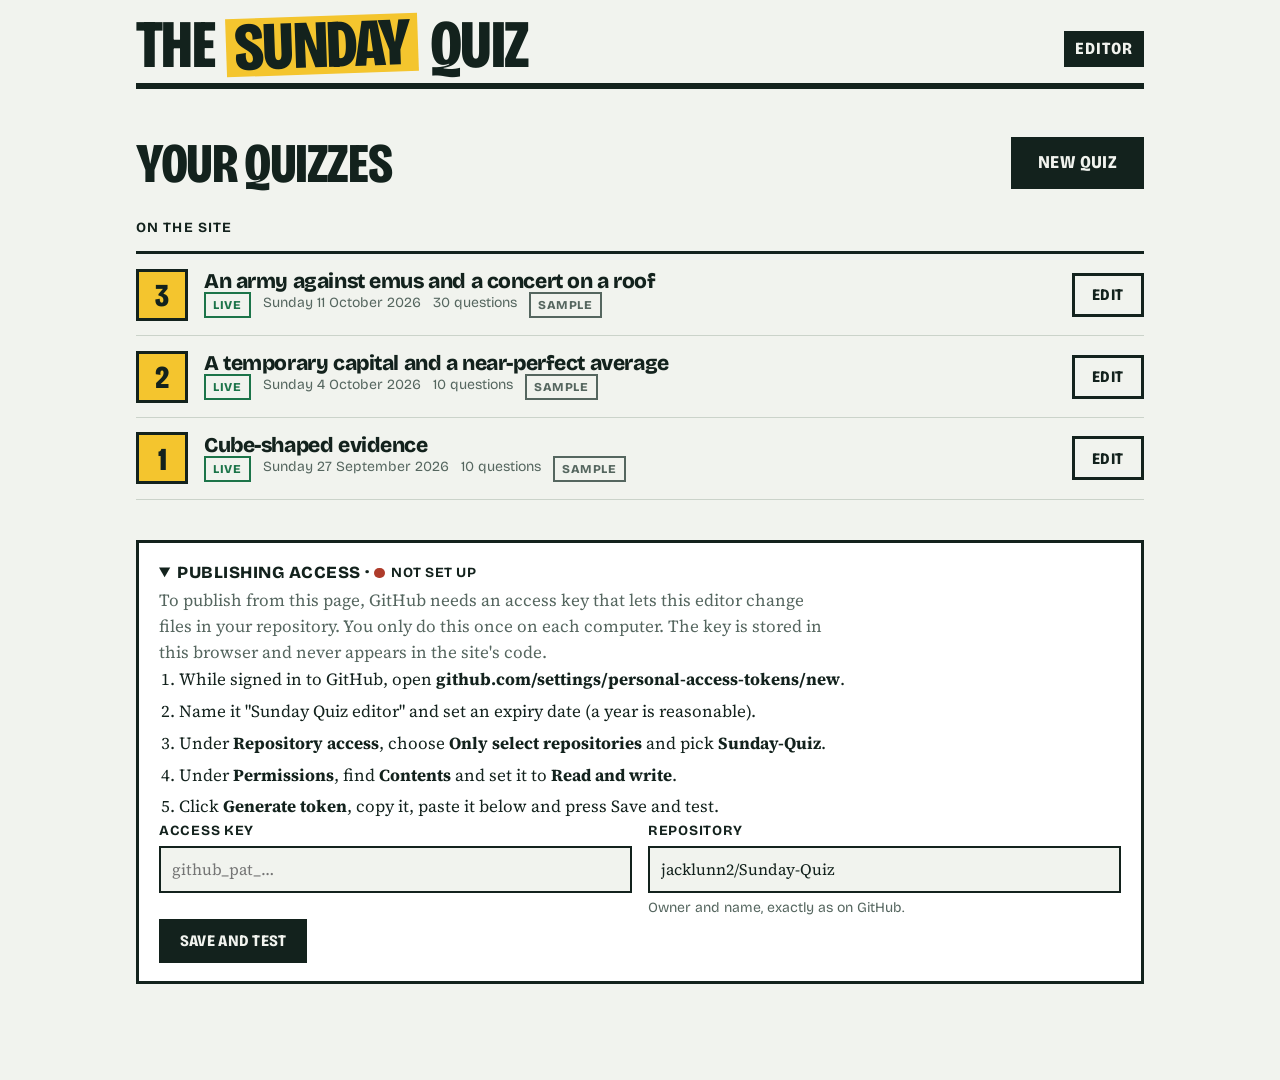
==== admin.html @ ce85bc92 "Add quiz editor with drafts, preview and one-click publishing The editor at /admin.html writes the q" ====
<!doctype html>
<html lang="en-AU">
<head>
<meta charset="utf-8">
<meta name="viewport" content="width=device-width, initial-scale=1, viewport-fit=cover">
<meta name="robots" content="noindex, nofollow">
<title>Quiz Editor</title>
<link rel="icon" href="data:image/svg+xml,%3Csvg xmlns=%27http://www.w3.org/2000/svg%27 viewBox=%270 0 32 32%27%3E%3Crect width=%2732%27 height=%2732%27 rx=%274%27 fill=%27%2313221d%27/%3E%3Ctext x=%2716%27 y=%2724%27 font-family=%27Arial,sans-serif%27 font-weight=%27800%27 font-size=%2722%27 text-anchor=%27middle%27 fill=%27%23f4c52e%27%3EE%3C/text%3E%3C/svg%3E">
<link rel="preconnect" href="https://fonts.googleapis.com">
<link rel="preconnect" href="https://fonts.gstatic.com" crossorigin>
<link rel="stylesheet" href="https://fonts.googleapis.com/css2?family=Bricolage+Grotesque:opsz,wdth,wght@12..96,75..100,400..800&family=Source+Serif+4:ital,opsz,wght@0,8..60,400..600;1,8..60,400&display=swap">
<link rel="stylesheet" href="css/styles.css">
<link rel="stylesheet" href="css/admin.css">
</head>
<body>
<div class="page">
  <header class="masthead">
    <a class="wordmark shout" href="./" aria-label="The Sunday Quiz, public site">The <span>Sunday</span> Quiz</a>
    <p class="ed-badge">Editor</p>
  </header>
  <main id="main" tabindex="-1">
    <div id="admin"><p class="loading">Loading the editor…</p></div>
  </main>
</div>
<noscript><p style="padding:16px">The editor needs JavaScript to run.</p></noscript>
<script src="js/admin.js" defer></script>
</body>
</html>
---- css/styles.css ----
/* Layout: a trivia-night poster. Heavy condensed capitals, three solid colour
   blocks (one per round of ten), rotated stamps and thick ink rules. Questions
   and explanations stay in a calm serif so the loud parts frame the reading. */
:root {
  --paper: #f1f3ee;
  --surface: #ffffff;
  --ink: #13221d;
  --muted: #55665f;
  --line: #cbd3ca;
  --c1: #f4c52e;            /* wattle: round one, lead quiz, score */
  --c2: #ff7f5c;            /* coral: round two, stamps */
  --c3: #86cdea;            /* pool blue: round three */
  --on-block: #13221d;      /* text on any colour block, both themes */
  --slab: #13221d;          /* dark band */
  --on-slab: #f1f3ee;
  --good: #1c7449;
  --good-bg: #dcefe3;
  --bad: #ae3b2a;
  --bad-bg: #f6e1dc;

  --display: "Bricolage Grotesque", "Arial Narrow", "Helvetica Neue", Arial, sans-serif;
  --text: "Source Serif 4", Georgia, "Times New Roman", serif;

  --step--1: 0.875rem;
  --step-0: 1.0625rem;
  --step-1: 1.3125rem;
  --step-2: clamp(1.6rem, 1.2rem + 1.8vw, 2.25rem);
  --step-3: clamp(2.4rem, 1.4rem + 5vw, 5rem);
  --rule: 3px;
  --gutter: clamp(16px, 4vw, 40px);
}
@media (prefers-color-scheme: dark) {
  :root:not([data-theme="light"]) {
    --paper: #0e1714; --surface: #17241f; --ink: #e9eee8; --muted: #9dada5; --line: #2d3e37;
    --c1: #f4c52e; --c2: #ff7f5c; --c3: #86cdea; --on-block: #13221d;
    --slab: #1b2b25; --on-slab: #e9eee8;
    --good: #62c693; --good-bg: #173427; --bad: #f08a76; --bad-bg: #3b1f1a;
    color-scheme: dark;
  }
}
:root[data-theme="dark"] {
  --paper: #0e1714; --surface: #17241f; --ink: #e9eee8; --muted: #9dada5; --line: #2d3e37;
  --c1: #f4c52e; --c2: #ff7f5c; --c3: #86cdea; --on-block: #13221d;
  --slab: #1b2b25; --on-slab: #e9eee8;
  --good: #62c693; --good-bg: #173427; --bad: #f08a76; --bad-bg: #3b1f1a;
  color-scheme: dark;
}

*, *::before, *::after { box-sizing: border-box; }
html { font-size: 100%; -webkit-text-size-adjust: 100%; }
body {
  margin: 0;
  background: var(--paper);
  color: var(--ink);
  font-family: var(--text);
  font-size: var(--step-0);
  line-height: 1.55;
}
h1, h2, h3, p, ol, ul { margin: 0; }
ol, ul { padding: 0; list-style: none; }
a { color: inherit; text-underline-offset: 0.18em; text-decoration-thickness: 2px; }
h1, h2, h3 { font-family: var(--display); line-height: 1; letter-spacing: -0.02em; text-wrap: balance; }
:focus-visible { outline: 3px solid var(--ink); outline-offset: 3px; }
main:focus, [tabindex="-1"]:focus { outline: none; }
.sr { position: absolute; width: 1px; height: 1px; overflow: hidden; clip-path: inset(50%); white-space: nowrap; }

/* The loud voice: condensed heavy capitals */
.shout {
  font-family: var(--display);
  font-weight: 800;
  font-stretch: 75%;
  text-transform: uppercase;
  letter-spacing: -0.025em;
  line-height: 0.92;
  overflow-wrap: anywhere;
}

.page {
  max-width: 68rem;
  margin-inline: auto;
  padding-inline: var(--gutter);
  padding-block: 0;
  display: flex;
  flex-direction: column;
  gap: clamp(1.75rem, 4vw, 3rem);
  min-height: 100%;
  overflow-x: clip;
}
.skip { position: absolute; left: -999px; top: 0; background: var(--ink); color: var(--paper); padding: 0.5rem 1rem; z-index: 10; }
.skip:focus { left: 16px; top: 8px; }

/* Colour blocks */
.c0 { --b: var(--c1); }
.c1 { --b: var(--c2); }
.c2 { --b: var(--c3); }
.blk { background: var(--b); color: var(--on-block); border: var(--rule) solid var(--on-block); }
.blk :focus-visible { outline-color: var(--on-block); }
.slab { background: var(--slab); color: var(--on-slab); }
.slab :focus-visible { outline-color: var(--on-slab); }

/* Shared small parts */
.eyebrow, .tag, .mast-nav a, .btn, .meta, .row-status, .footer { font-family: var(--display); }
.eyebrow { font-size: var(--step--1); font-weight: 700; letter-spacing: 0.08em; text-transform: uppercase; }
.tag {
  display: inline-block; font-family: var(--display); font-size: 0.75rem; font-weight: 700; letter-spacing: 0.06em;
  text-transform: uppercase; border: 2px solid currentColor; padding: 0.05rem 0.4rem; white-space: nowrap;
}
.btn {
  display: inline-flex; align-items: center; justify-content: center; gap: 0.5rem;
  min-height: 3.25rem; padding: 0.6rem 1.5rem;
  font-size: 1.125rem; font-weight: 800; font-stretch: 85%; letter-spacing: 0.02em; text-transform: uppercase; line-height: 1.1;
  text-decoration: none; border: var(--rule) solid var(--ink);
  background: var(--ink); color: var(--paper); cursor: pointer;
}
.btn:hover { background: var(--c1); color: var(--on-block); border-color: var(--on-block); }
.btn-quiet { background: transparent; color: var(--ink); }
.btn-small { min-height: 2.75rem; padding: 0.4rem 1.1rem; font-size: 1rem; }
.blk .btn { border-color: var(--on-block); background: var(--on-block); color: var(--b); }
.blk .btn:hover, .blk .btn-quiet { background: transparent; color: var(--on-block); }
.blk .btn-quiet:hover { background: var(--on-block); color: var(--b); }
.slab .btn { background: var(--c1); color: var(--on-block); border-color: var(--c1); }
.slab .btn:hover { background: var(--on-slab); border-color: var(--on-slab); }
.actions { display: flex; flex-wrap: wrap; gap: 0.75rem; align-items: center; }
.loading, .empty { color: var(--muted); padding-block: 3rem; }
.stamp {
  font-family: var(--display); font-weight: 800; font-stretch: 75%; text-transform: uppercase; text-align: center;
  font-size: 1.15rem; line-height: 0.95; letter-spacing: 0;
  width: 6.25rem; height: 6.25rem; border-radius: 50%; display: grid; place-items: center;
  background: var(--c2); color: var(--on-block); border: var(--rule) solid var(--on-block);
  transform: rotate(-11deg);
}

/* Masthead */
.masthead {
  display: flex; flex-wrap: wrap; align-items: flex-end; justify-content: space-between; gap: 0.25rem 1.5rem;
  padding-block: 1rem 0.6rem; border-bottom: 6px solid var(--ink);
}
.wordmark { font-size: clamp(2rem, 7.5vw, 4.25rem); text-decoration: none; line-height: 0.85; }
.wordmark span { background: var(--c1); color: var(--on-block); padding: 0 0.12em; margin-inline: 0.04em; display: inline-block; transform: rotate(-2deg); }
.mast-nav { display: flex; gap: 1.25rem; }
.mast-nav a { font-weight: 800; font-stretch: 85%; text-transform: uppercase; letter-spacing: 0.03em; text-decoration: none; padding: 0.35rem 0; border-bottom: 4px solid transparent; }
.mast-nav a:hover, .mast-nav a[aria-current="page"] { border-bottom-color: var(--c2); }

/* Home */
.view { display: flex; flex-direction: column; gap: clamp(2rem, 5vw, 3.5rem); }
.lead {
  position: relative;
  padding: clamp(1.5rem, 5vw, 3.25rem);
  display: grid; grid-template-columns: minmax(0, 1fr) auto; gap: 1.5rem clamp(1rem, 4vw, 3rem); align-items: end;
  margin-top: 1.25rem;
}
.lead .stamp { position: absolute; top: -1.6rem; right: clamp(0.75rem, 4vw, 2.5rem); }
.lead-body { display: flex; flex-direction: column; gap: 1.25rem; align-items: flex-start; min-width: 0; }
.lead h1 { font-size: var(--step-3); max-width: 11em; }
.lead-blurb { font-size: var(--step-1); line-height: 1.4; max-width: 30em; }
.meta { font-size: var(--step--1); font-weight: 700; display: flex; flex-wrap: wrap; gap: 0.25rem 1rem; align-items: center; }
.issue { font-size: clamp(8rem, 30vw, 21rem); line-height: 0.72; letter-spacing: -0.06em; display: flex; align-items: flex-start; font-variant-numeric: lining-nums; margin-bottom: -0.04em; }
.issue small { font-size: 0.15em; letter-spacing: 0; line-height: 1; margin-right: 0.3em; padding-top: 0.3em; }

.ticker { overflow: hidden; border-block: var(--rule) solid var(--ink); padding-block: 0.55rem; }
.ticker-track { display: flex; width: max-content; }
.ticker-track span { font-family: var(--display); font-weight: 800; font-stretch: 75%; text-transform: uppercase; font-size: var(--step-1); white-space: nowrap; }
.ticker-track i { font-style: normal; color: var(--c2); padding-inline: 0.5em; }

.section-head { display: flex; flex-wrap: wrap; justify-content: space-between; align-items: flex-end; gap: 0.5rem 1rem; margin-bottom: 1rem; }
.section-head h2, .page-title { font-size: clamp(2rem, 1.2rem + 3.5vw, 3.5rem); }
.section-head a { font-family: var(--display); font-weight: 700; }
.page-intro { color: var(--muted); max-width: 34em; margin-top: 0.75rem; }

.teasers { display: grid; grid-template-columns: repeat(auto-fit, minmax(min(15rem, 100%), 1fr)); gap: 1rem; }
.teaser { display: flex; flex-direction: column; gap: 0.6rem; padding: 1.1rem 1.25rem 1.4rem; text-decoration: none; min-width: 0; }
.teaser:nth-child(2) { transform: rotate(0.8deg); }
.teaser:nth-child(3) { transform: rotate(-0.6deg); }
.teaser:hover { transform: rotate(0deg) translateY(-3px); }
.teaser-num { font-size: 4.5rem; line-height: 0.8; display: flex; justify-content: space-between; align-items: flex-start; }
.teaser-num small { font-size: 1.5rem; }
.teaser-q { font-size: var(--step-1); line-height: 1.3; font-weight: 500; }

.steps { padding: clamp(1.5rem, 5vw, 3rem); display: flex; flex-direction: column; gap: 1.5rem; }
.steps h2 { font-size: clamp(2rem, 1.2rem + 3.5vw, 3.5rem); }
.steps ol { display: grid; grid-template-columns: repeat(auto-fit, minmax(min(14rem, 100%), 1fr)); gap: 1.5rem clamp(1.5rem, 4vw, 3rem); }
.steps li { display: grid; grid-template-columns: auto minmax(0, 1fr); gap: 0.25rem 1rem; align-items: start; }
.step-num { grid-row: span 2; font-size: 4.5rem; line-height: 0.8; color: var(--c1); }
.steps li:nth-child(2) .step-num { color: var(--c2); }
.steps li:nth-child(3) .step-num { color: var(--c3); }
.steps h3 { font-size: var(--step-1); font-weight: 800; padding-top: 0.2rem; }
.steps li p { opacity: 0.85; }

/* Quiz rows (home + archive) */
.rows { border-top: var(--rule) solid var(--ink); }
.row { display: grid; grid-template-columns: 4.25rem minmax(0, 1fr) auto; gap: 0.25rem 1.25rem; align-items: start; padding-block: 1.1rem; border-bottom: var(--rule) solid var(--ink); text-decoration: none; }
.row-num { width: 4.25rem; height: 4.25rem; display: grid; place-items: center; font-size: 2.75rem; line-height: 1; padding-top: 0.08em; }
.row-main { display: flex; flex-direction: column; gap: 0.3rem; min-width: 0; }
.row-main h3 { font-size: clamp(1.5rem, 1.1rem + 1.6vw, 2.1rem); }
.row:hover h3 { text-decoration: underline; text-decoration-thickness: 4px; text-decoration-color: var(--c2); text-underline-offset: 0.15em; }
.row-main p { color: var(--muted); }
.row-date { font-family: var(--display); font-size: var(--step--1); font-weight: 600; color: var(--muted); display: flex; flex-wrap: wrap; gap: 0.25rem 0.75rem; align-items: center; }
.row-status { font-size: var(--step--1); font-weight: 800; text-transform: uppercase; letter-spacing: 0.04em; text-align: right; white-space: nowrap; padding-top: 0.3rem; font-variant-numeric: tabular-nums; }
.row-status.is-new { color: var(--muted); }

/* Quiz */
.narrow { max-width: 44rem; width: 100%; display: flex; flex-direction: column; gap: 2rem; }
.quiz-head { display: flex; flex-direction: column; gap: 0.75rem; }
.quiz-head .eyebrow { color: var(--muted); }
.quiz-head h1 { font-size: var(--step-3); }
.quiz-head p { color: var(--muted); }
.round { display: flex; flex-direction: column; }
.round-head { display: flex; flex-wrap: wrap; align-items: flex-end; justify-content: space-between; gap: 0.25rem 1rem; padding: 0.9rem 1.1rem 0.7rem; }
.round-head h2 { font-size: clamp(2.5rem, 1.5rem + 5vw, 4.25rem); }
.round-head p { font-family: var(--display); font-weight: 700; text-transform: uppercase; letter-spacing: 0.06em; font-size: var(--step--1); }
.item { display: grid; grid-template-columns: 3.5rem minmax(0, 1fr); gap: 0.5rem 1rem; padding-block: 1.5rem; border-bottom: var(--rule) solid var(--ink); scroll-margin-top: 1rem; }
.round:not(.has-head) { border-top: var(--rule) solid var(--ink); }
.item-num { width: 3.5rem; height: 3.5rem; display: grid; place-items: center; font-size: 2.25rem; line-height: 1; padding-top: 0.08em; background: var(--b); color: var(--on-block); border: var(--rule) solid var(--on-block); font-variant-numeric: lining-nums; }
.item:nth-child(odd) .item-num { transform: rotate(-3deg); }
.item:nth-child(even) .item-num { transform: rotate(2deg); }
.item-body { display: flex; flex-direction: column; gap: 0.75rem; align-items: flex-start; min-width: 0; }
.q-cat { color: var(--muted); }
.item-q { font-family: var(--text); font-weight: 500; font-size: clamp(1.3rem, 1.1rem + 0.9vw, 1.6rem); line-height: 1.28; letter-spacing: -0.005em; text-wrap: pretty; }
.item .btn-quiet:hover { background: var(--b); color: var(--on-block); border-color: var(--on-block); }
.answer { align-self: stretch; display: flex; flex-direction: column; gap: 0.6rem; background: var(--b); color: var(--on-block); border: var(--rule) solid var(--on-block); padding: 1rem 1.1rem 1.1rem; }
.answer-text { font-family: var(--display); font-weight: 800; font-stretch: 75%; text-transform: uppercase; font-size: clamp(1.75rem, 1.3rem + 2vw, 2.5rem); line-height: 0.95; letter-spacing: -0.02em; overflow-wrap: anywhere; }
.marks { display: flex; flex-wrap: wrap; gap: 0.5rem; margin-top: 0.3rem; }
.mark-btn { font-family: var(--display); font-weight: 800; font-stretch: 85%; text-transform: uppercase; letter-spacing: 0.02em; font-size: 1rem; min-height: 2.9rem; padding: 0.4rem 1rem; border: var(--rule) solid var(--on-block); background: transparent; color: var(--on-block); cursor: pointer; flex: 1 1 6rem; white-space: nowrap; }
.mark-btn:hover { background: rgb(255 255 255 / 0.35); }
.mark-btn[aria-pressed="true"] { background: var(--on-block); color: #ffffff; }
.tally { position: sticky; bottom: 0; z-index: 2; padding: 0.6rem 1rem calc(0.6rem + env(safe-area-inset-bottom, 0px)); display: flex; align-items: center; justify-content: space-between; gap: 0.5rem 1rem; font-family: var(--display); font-variant-numeric: tabular-nums; }
.tally strong { font-size: 1.75rem; font-weight: 800; font-stretch: 75%; text-transform: uppercase; line-height: 1; color: var(--c1); display: block; }
.tally span { font-size: var(--step--1); font-weight: 600; display: block; opacity: 0.8; }
.notice { border: var(--rule) solid var(--ink); padding: 1.1rem 1.25rem; display: flex; flex-direction: column; gap: 0.9rem; background: var(--surface); }
.notice p { font-family: var(--display); font-weight: 700; }

/* Results */
.score { position: relative; padding: clamp(1.5rem, 5vw, 2.75rem); display: flex; flex-direction: column; gap: 1.1rem; align-items: flex-start; margin-top: 1.25rem; }
.score .stamp { position: absolute; top: -1.4rem; right: clamp(0.75rem, 4vw, 2rem); width: 7rem; height: 7rem; font-size: 1.4rem; }
.score-figure { font-size: clamp(7rem, 32vw, 13rem); line-height: 0.75; letter-spacing: -0.05em; font-variant-numeric: lining-nums; }
.score-figure small { font-size: 0.4em; letter-spacing: -0.02em; }
.score h1 { font-size: var(--step-1); font-weight: 700; line-height: 1.2; max-width: 26em; }
.share-out { width: 100%; font: inherit; font-size: var(--step--1); padding: 0.6rem; border: 2px solid var(--on-block); background: transparent; color: inherit; resize: none; }
.round-scores { display: grid; grid-template-columns: repeat(3, minmax(0, 1fr)); gap: 0.75rem; }
.round-scores .eyebrow { font-size: 0.75rem; letter-spacing: 0.04em; }
.round-scores li { padding: 0.8rem 0.9rem 0.7rem; justify-content: space-between; display: flex; flex-direction: column; gap: 0.15rem; min-width: 0; }
.round-scores b { font-size: clamp(2rem, 9vw, 3rem); line-height: 0.85; font-variant-numeric: lining-nums; }
.review { display: flex; flex-direction: column; border-top: var(--rule) solid var(--ink); }
.review > li { display: grid; grid-template-columns: 2.75rem minmax(0, 1fr); gap: 0.5rem 0.9rem; padding-block: 1.4rem; border-bottom: 1px solid var(--line); }
.review-num { width: 2.75rem; height: 2.75rem; display: grid; place-items: center; font-size: 1.6rem; line-height: 1; padding-top: 0.08em; background: var(--b); color: var(--on-block); border: 2px solid var(--on-block); }
.review-body { display: flex; flex-direction: column; gap: 0.6rem; min-width: 0; }
.review-body h3 { font-family: var(--text); font-weight: 500; font-size: var(--step-1); line-height: 1.3; letter-spacing: 0; }
.review .answer-text { font-size: var(--step-2); }
.verdict { display: flex; flex-wrap: wrap; align-items: center; gap: 0.4rem 0.75rem; }
.mark { display: inline-block; font-family: var(--display); font-size: var(--step--1); font-weight: 800; text-transform: uppercase; letter-spacing: 0.03em; padding: 0.15rem 0.5rem; }
.mark.good { color: var(--good); background: var(--good-bg); }
.mark.bad { color: var(--bad); background: var(--bad-bg); }
.next { padding: clamp(1.25rem, 4vw, 2rem); display: flex; flex-direction: column; gap: 1rem; }
.next h2 { font-size: clamp(2rem, 1.2rem + 3.5vw, 3.25rem); }

/* Footer */
.footer { margin-top: auto; padding: clamp(1.5rem, 4vw, 2.5rem) clamp(1rem, 4vw, 2.5rem) 2rem; margin-bottom: var(--gutter); font-size: var(--step--1); display: flex; flex-direction: column; gap: 0.4rem; }
.footer-mark { font-size: clamp(2.25rem, 10vw, 6.5rem); color: var(--c1); line-height: 0.85; margin-bottom: 0.5rem; }
.footer-note { opacity: 0.7; }

@media (max-width: 40rem) {
  .lead { grid-template-columns: minmax(0, 1fr); align-items: start; }
  .issue { order: -1; font-size: 8.5rem; }
  .stamp { width: 5.25rem; height: 5.25rem; font-size: 1rem; }
  .score .stamp { width: 5.75rem; height: 5.75rem; font-size: 1.1rem; }
  .row { grid-template-columns: 3.25rem minmax(0, 1fr); }
  .row-num { width: 3.25rem; height: 3.25rem; font-size: 2.1rem; }
  .row-status { grid-column: 2; text-align: left; padding-top: 0; }
  .item { grid-template-columns: 2.75rem minmax(0, 1fr); gap: 0.5rem 0.75rem; }
  .item-num { width: 2.75rem; height: 2.75rem; font-size: 1.75rem; }
  .teaser:nth-child(n) { transform: none; }
}
@media (prefers-reduced-motion: no-preference) {
  .btn, .mark-btn, .teaser { transition: background-color 0.12s, border-color 0.12s, color 0.12s, transform 0.15s; }
  .ticker-track { animation: ticker 45s linear infinite; }
  .ticker:hover .ticker-track { animation-play-state: paused; }
}
@keyframes ticker { to { transform: translateX(-50%); } }
.tally strong, .tally .btn { white-space: nowrap; }
@media (max-width: 40rem) { .tally strong { font-size: 1.4rem; } }
---- css/admin.css ----
/* Editor: the public site's tokens and type, tuned for long writing sessions.
   Quieter than the public pages: the colour blocks only mark the three rounds. */
.ed-badge { font-family: var(--display); font-weight: 800; font-stretch: 85%; text-transform: uppercase; letter-spacing: 0.06em; background: var(--ink); color: var(--paper); padding: 0.3rem 0.7rem; margin-bottom: 0.4rem; }
#admin { display: flex; flex-direction: column; gap: 2.5rem; padding-bottom: 6rem; }
.ed-section { display: flex; flex-direction: column; gap: 1rem; }
.ed-section > h2 { font-size: clamp(1.8rem, 1.2rem + 2.5vw, 2.75rem); }
.ed-intro { color: var(--muted); max-width: 40em; }
.ed-panel { border: var(--rule) solid var(--ink); background: var(--surface); padding: 1.1rem 1.25rem; display: flex; flex-direction: column; gap: 0.9rem; }
.ed-panel summary { font-family: var(--display); font-weight: 800; text-transform: uppercase; letter-spacing: 0.03em; cursor: pointer; }
.ed-panel ol.steps-list { list-style: decimal; padding-left: 1.25rem; display: flex; flex-direction: column; gap: 0.35rem; }
.ed-status { font-family: var(--display); font-weight: 700; font-size: var(--step--1); display: inline-flex; align-items: center; gap: 0.4rem; }
.ed-status::before { content: ""; width: 0.65rem; height: 0.65rem; border-radius: 50%; background: var(--muted); }
.ed-status.ok::before { background: var(--good); }
.ed-status.bad::before { background: var(--bad); }

.field { display: flex; flex-direction: column; gap: 0.3rem; min-width: 0; }
.field label, .field .label { font-family: var(--display); font-weight: 700; font-size: var(--step--1); text-transform: uppercase; letter-spacing: 0.05em; }
.field .help { font-family: var(--display); font-size: var(--step--1); color: var(--muted); }
.field input, .field textarea {
  font: inherit; font-size: 1rem; color: var(--ink); background: var(--paper);
  border: 2px solid var(--ink); border-radius: 0; padding: 0.55rem 0.7rem; width: 100%;
}
.field textarea { resize: vertical; min-height: 4.5rem; line-height: 1.45; }
.field input:focus, .field textarea:focus { outline: 3px solid var(--c1); outline-offset: 0; }
.field input[readonly] { background: var(--line); }
.field.private input, .field.private textarea { border-style: dashed; }
.grid-2 { display: grid; grid-template-columns: repeat(auto-fit, minmax(min(14rem, 100%), 1fr)); gap: 1rem; }

.qlist { display: flex; flex-direction: column; border-top: var(--rule) solid var(--ink); }
.qrow { display: grid; grid-template-columns: 3.25rem minmax(0, 1fr) auto; gap: 0.25rem 1rem; align-items: center; padding-block: 0.9rem; border-bottom: 1px solid var(--line); }
.qrow .row-num { width: 3.25rem; height: 3.25rem; font-size: 2rem; }
.qrow h3 { font-size: var(--step-1); font-weight: 800; }
.qrow p { font-family: var(--display); font-size: var(--step--1); color: var(--muted); display: flex; flex-wrap: wrap; gap: 0.2rem 0.75rem; }
.pill { font-family: var(--display); font-size: 0.75rem; font-weight: 800; text-transform: uppercase; letter-spacing: 0.05em; padding: 0.1rem 0.45rem; border: 2px solid currentColor; }
.pill.live { color: var(--good); }
.pill.scheduled { color: var(--bad); }
.pill.draft { color: var(--muted); }

.round-block { display: flex; flex-direction: column; }
.round-block > header { padding: 0.8rem 1rem 0.6rem; display: flex; justify-content: space-between; align-items: flex-end; gap: 0.5rem 1rem; flex-wrap: wrap; }
.round-block > header h3 { font-size: clamp(2rem, 1.4rem + 3vw, 3rem); }
.round-block > header p { font-family: var(--display); font-weight: 700; font-size: var(--step--1); text-transform: uppercase; letter-spacing: 0.05em; }
.qcard { display: grid; grid-template-columns: 2.75rem minmax(0, 1fr); gap: 0.75rem 1rem; padding: 1.25rem 0; border-bottom: 2px solid var(--ink); }
.qcard .item-num { width: 2.75rem; height: 2.75rem; font-size: 1.6rem; transform: none !important; }
.qcard.is-done .item-num::after { content: "✓"; position: absolute; font-size: 0.9rem; transform: translate(1.3rem, -1.2rem); background: var(--good); color: #fff; width: 1.2rem; height: 1.2rem; border-radius: 50%; display: grid; place-items: center; font-stretch: 100%; }
.qcard .item-num { position: relative; }
.qcard-fields { display: flex; flex-direction: column; gap: 0.75rem; min-width: 0; }

.ed-bar { position: sticky; bottom: 0; z-index: 3; padding: 0.7rem 1rem calc(0.7rem + env(safe-area-inset-bottom, 0px)); display: flex; flex-wrap: wrap; align-items: center; justify-content: space-between; gap: 0.6rem 1rem; font-family: var(--display); }
.ed-bar .progress-note strong { color: var(--c1); font-size: 1.3rem; font-weight: 800; display: block; line-height: 1.1; }
.ed-bar .progress-note span { font-size: var(--step--1); opacity: 0.8; }
.ed-bar .actions { gap: 0.5rem; }
.msg { font-family: var(--display); font-weight: 700; padding: 0.9rem 1.1rem; border: var(--rule) solid var(--ink); background: var(--surface); display: flex; flex-direction: column; gap: 0.4rem; }
.msg.good { border-color: var(--good); }
.msg.bad { border-color: var(--bad); }
.msg ul { list-style: disc; padding-left: 1.2rem; font-weight: 500; }
.msg:empty { display: none; }

.preview-wrap { border: var(--rule) dashed var(--ink); padding: clamp(1rem, 3vw, 1.75rem); display: flex; flex-direction: column; gap: 1.5rem; }
.preview-wrap .item-num { transform: none; }
.link-btn { background: none; border: 0; padding: 0; font: inherit; font-family: var(--display); font-weight: 700; text-decoration: underline; text-underline-offset: 0.18em; cursor: pointer; color: inherit; }
@media (max-width: 40rem) {
  .qrow { grid-template-columns: 3.25rem minmax(0, 1fr); }
  .qrow .actions { grid-column: 2; }
  .ed-bar .btn { flex: 1 1 auto; }
}
.ed-bar .btn-quiet { background: transparent; color: var(--on-slab); border-color: var(--on-slab); }
.ed-bar .btn-quiet:hover { background: var(--on-slab); color: var(--slab); }
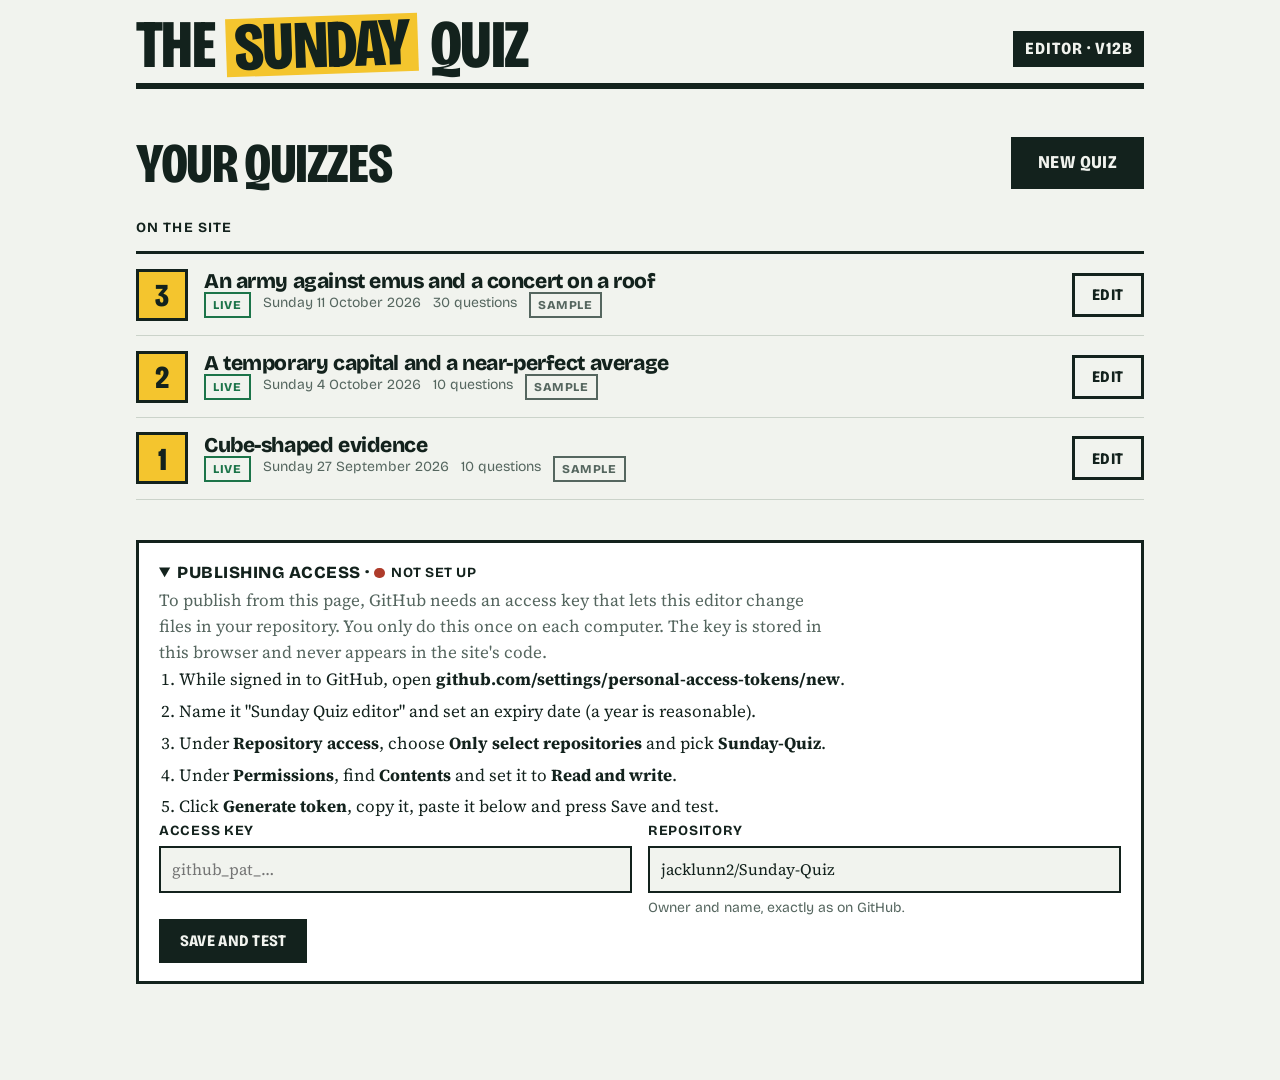
==== commit 9f5b0cc4: "Version the CSS and JS URLs so browsers fetch updates; show editor version Co-Authored-By: Claude Op" ====
--- a/admin.html
+++ b/admin.html
@@ -9,20 +9,20 @@
 <link rel="preconnect" href="https://fonts.googleapis.com">
 <link rel="preconnect" href="https://fonts.gstatic.com" crossorigin>
 <link rel="stylesheet" href="https://fonts.googleapis.com/css2?family=Bricolage+Grotesque:opsz,wdth,wght@12..96,75..100,400..800&family=Source+Serif+4:ital,opsz,wght@0,8..60,400..600;1,8..60,400&display=swap">
-<link rel="stylesheet" href="css/styles.css">
-<link rel="stylesheet" href="css/admin.css">
+<link rel="stylesheet" href="css/styles.css?v=20261012b">
+<link rel="stylesheet" href="css/admin.css?v=20261012b">
 </head>
 <body>
 <div class="page">
   <header class="masthead">
     <a class="wordmark shout" href="./" aria-label="The Sunday Quiz, public site">The <span>Sunday</span> Quiz</a>
-    <p class="ed-badge">Editor</p>
+    <p class="ed-badge">Editor · v12b</p>
   </header>
   <main id="main" tabindex="-1">
     <div id="admin"><p class="loading">Loading the editor…</p></div>
   </main>
 </div>
 <noscript><p style="padding:16px">The editor needs JavaScript to run.</p></noscript>
-<script src="js/admin.js" defer></script>
+<script src="js/admin.js?v=20261012b" defer></script>
 </body>
 </html>
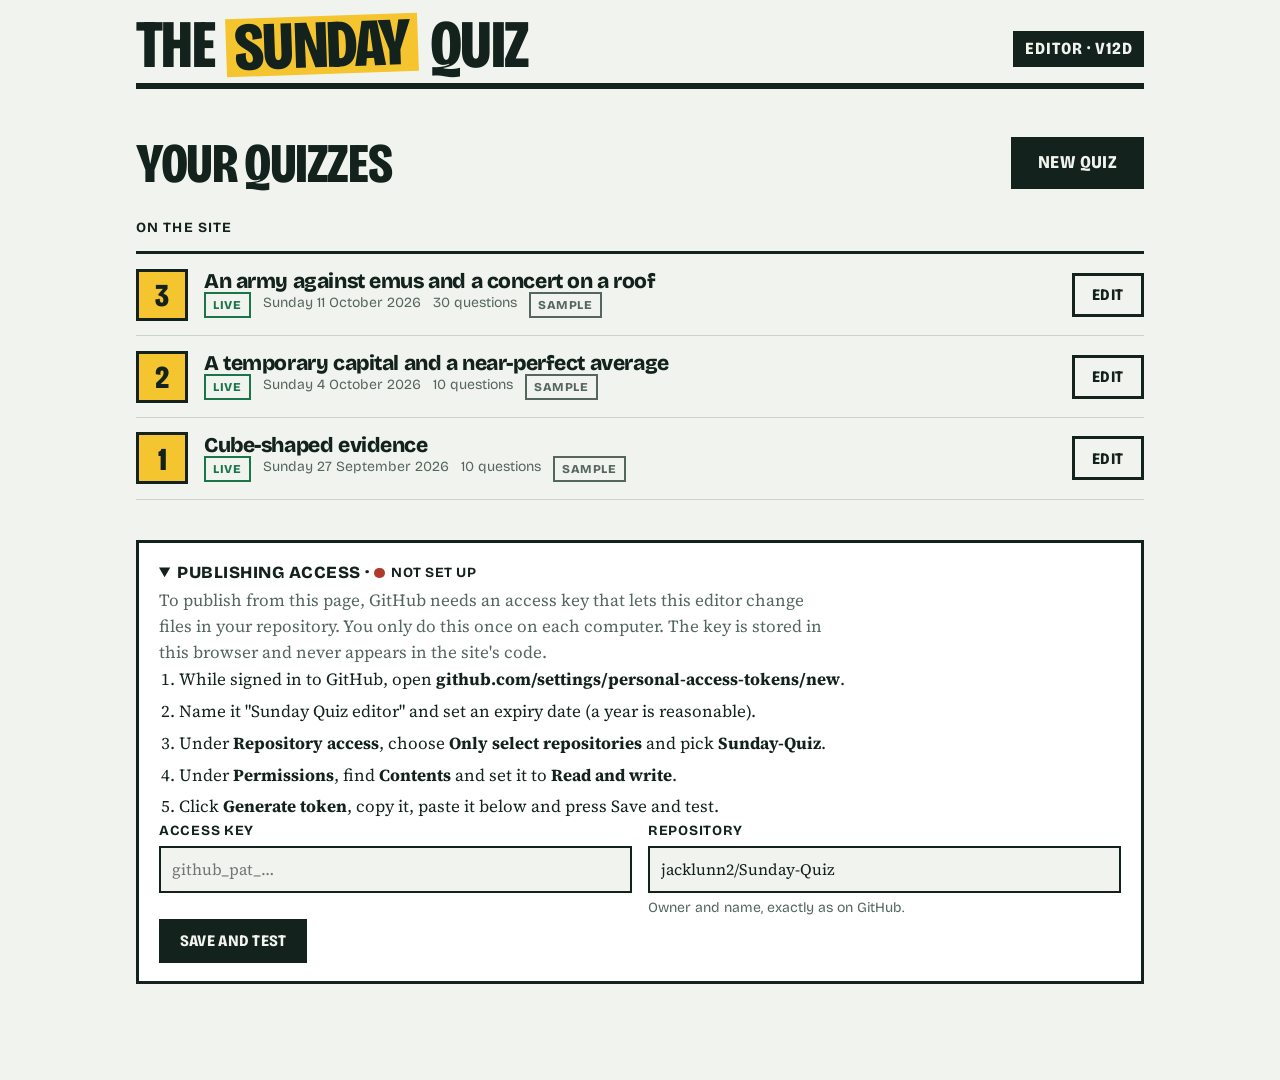
==== commit ddb91c13: "Editor: add Publish by upload (no access key needed); keep messages clear of the bottom bar Co-Autho" ====
--- a/admin.html
+++ b/admin.html
@@ -9,20 +9,20 @@
 <link rel="preconnect" href="https://fonts.googleapis.com">
 <link rel="preconnect" href="https://fonts.gstatic.com" crossorigin>
 <link rel="stylesheet" href="https://fonts.googleapis.com/css2?family=Bricolage+Grotesque:opsz,wdth,wght@12..96,75..100,400..800&family=Source+Serif+4:ital,opsz,wght@0,8..60,400..600;1,8..60,400&display=swap">
-<link rel="stylesheet" href="css/styles.css?v=20261012b">
-<link rel="stylesheet" href="css/admin.css?v=20261012b">
+<link rel="stylesheet" href="css/styles.css?v=20261012d">
+<link rel="stylesheet" href="css/admin.css?v=20261012d">
 </head>
 <body>
 <div class="page">
   <header class="masthead">
     <a class="wordmark shout" href="./" aria-label="The Sunday Quiz, public site">The <span>Sunday</span> Quiz</a>
-    <p class="ed-badge">Editor · v12b</p>
+    <p class="ed-badge">Editor · v12d</p>
   </header>
   <main id="main" tabindex="-1">
     <div id="admin"><p class="loading">Loading the editor…</p></div>
   </main>
 </div>
 <noscript><p style="padding:16px">The editor needs JavaScript to run.</p></noscript>
-<script src="js/admin.js?v=20261012b" defer></script>
+<script src="js/admin.js?v=20261012d" defer></script>
 </body>
 </html>
--- a/css/admin.css
+++ b/css/admin.css
@@ -66,3 +66,4 @@
 }
 .ed-bar .btn-quiet { background: transparent; color: var(--on-slab); border-color: var(--on-slab); }
 .ed-bar .btn-quiet:hover { background: var(--on-slab); color: var(--slab); }
+#ed-msg { scroll-margin-bottom: 7rem; }
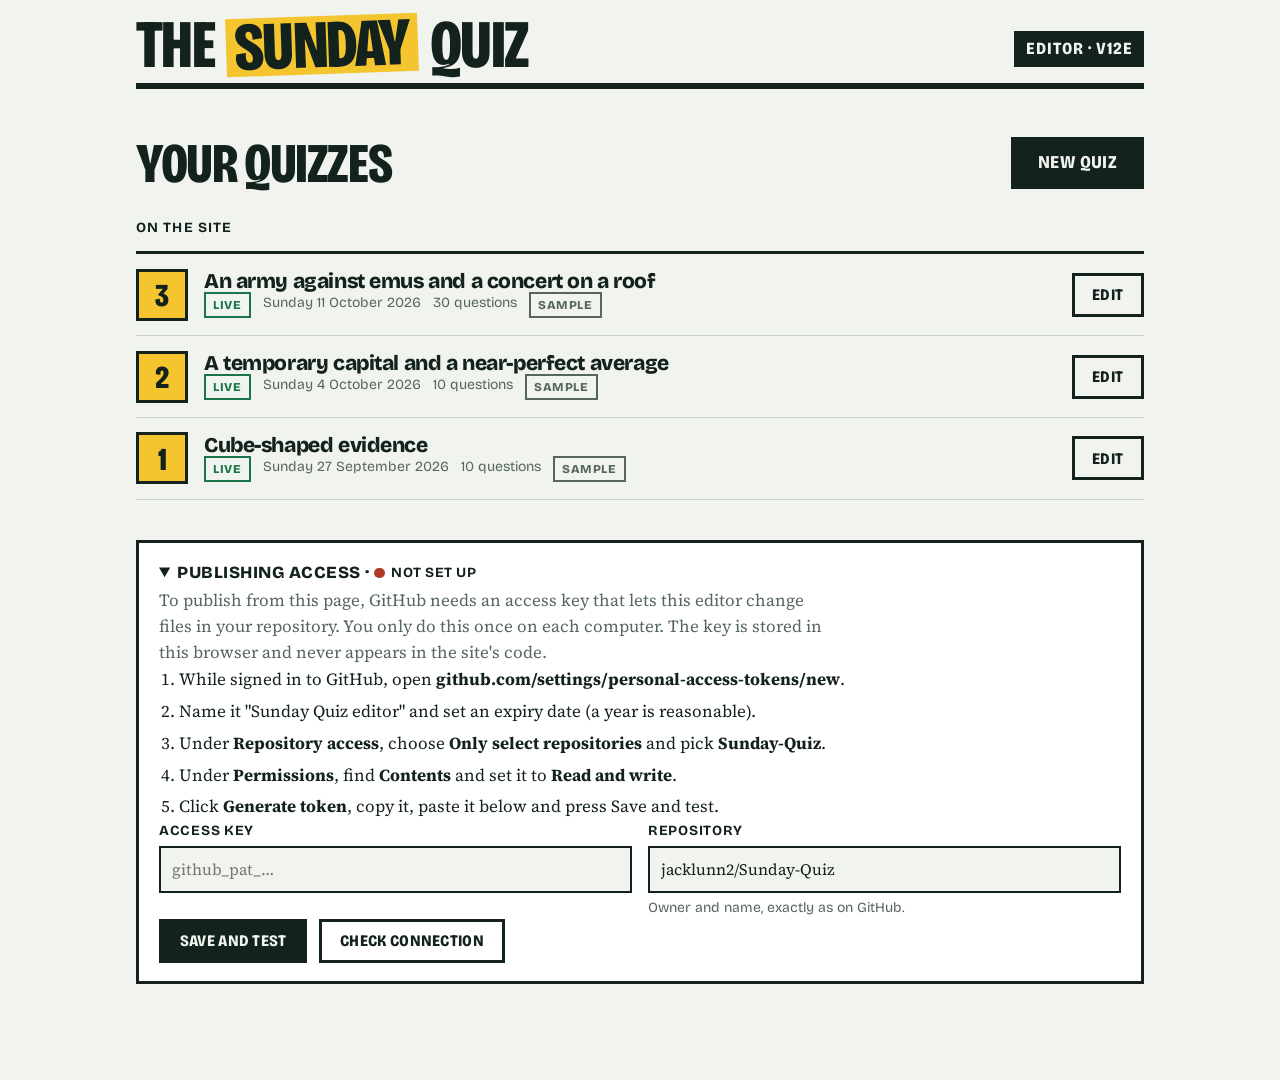
==== commit 0090ccee: "Editor: add a connection check that tells which kind of blocker is in the way Co-Authored-By: Claude" ====
--- a/admin.html
+++ b/admin.html
@@ -9,20 +9,20 @@
 <link rel="preconnect" href="https://fonts.googleapis.com">
 <link rel="preconnect" href="https://fonts.gstatic.com" crossorigin>
 <link rel="stylesheet" href="https://fonts.googleapis.com/css2?family=Bricolage+Grotesque:opsz,wdth,wght@12..96,75..100,400..800&family=Source+Serif+4:ital,opsz,wght@0,8..60,400..600;1,8..60,400&display=swap">
-<link rel="stylesheet" href="css/styles.css?v=20261012d">
-<link rel="stylesheet" href="css/admin.css?v=20261012d">
+<link rel="stylesheet" href="css/styles.css?v=20261012e">
+<link rel="stylesheet" href="css/admin.css?v=20261012e">
 </head>
 <body>
 <div class="page">
   <header class="masthead">
     <a class="wordmark shout" href="./" aria-label="The Sunday Quiz, public site">The <span>Sunday</span> Quiz</a>
-    <p class="ed-badge">Editor · v12d</p>
+    <p class="ed-badge">Editor · v12e</p>
   </header>
   <main id="main" tabindex="-1">
     <div id="admin"><p class="loading">Loading the editor…</p></div>
   </main>
 </div>
 <noscript><p style="padding:16px">The editor needs JavaScript to run.</p></noscript>
-<script src="js/admin.js?v=20261012d" defer></script>
+<script src="js/admin.js?v=20261012e" defer></script>
 </body>
 </html>
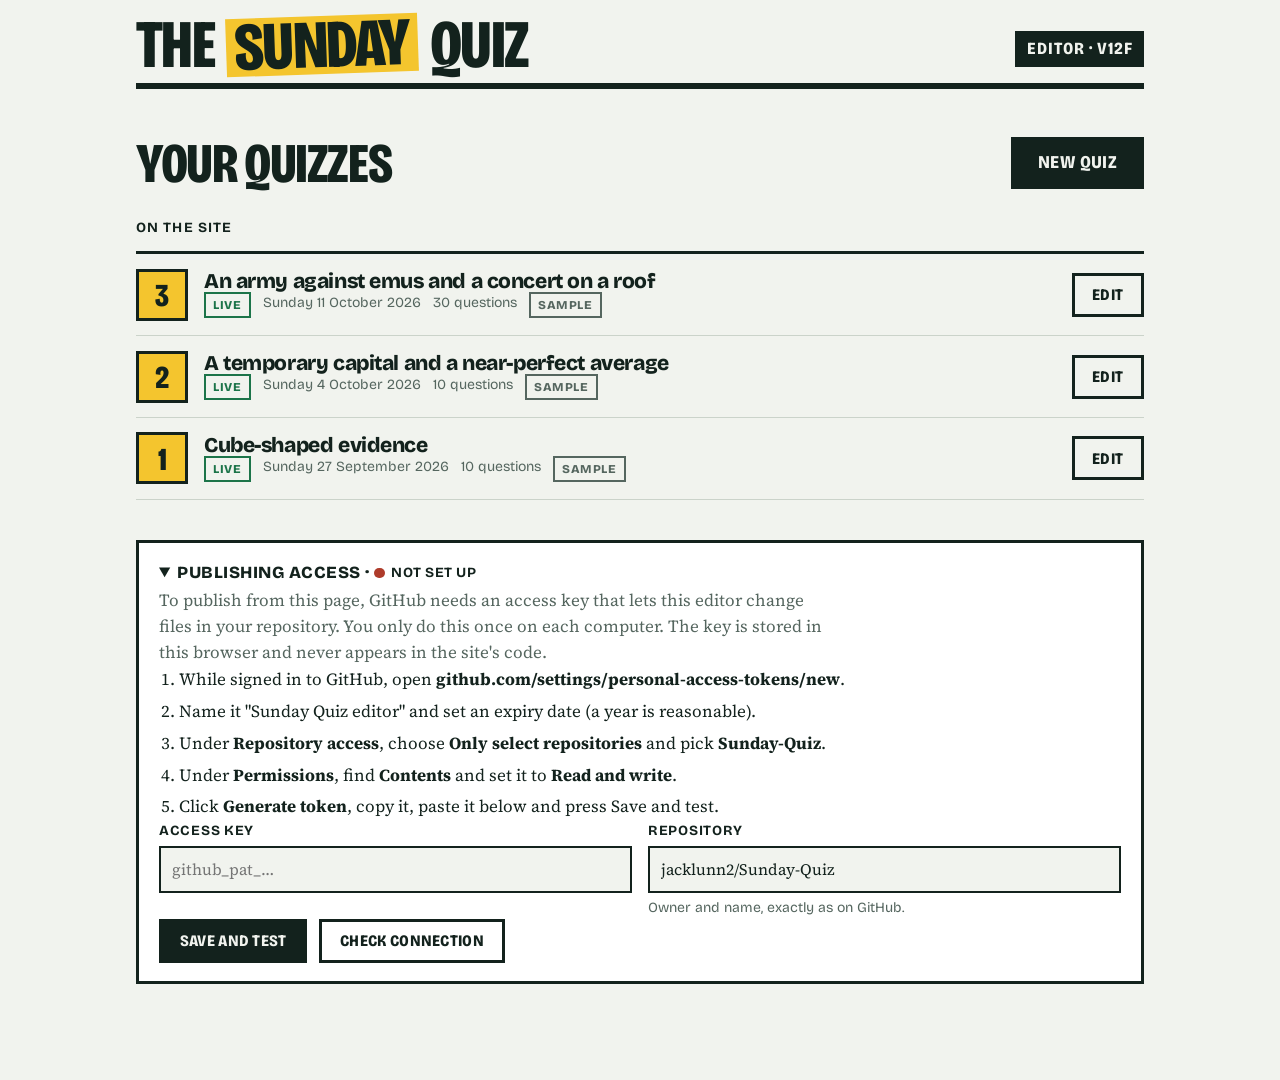
==== commit 532eab3f: "Fix editor connection: GitHub rejects the repository URL with a trailing slash Co-Authored-By: Claud" ====
--- a/admin.html
+++ b/admin.html
@@ -9,20 +9,20 @@
 <link rel="preconnect" href="https://fonts.googleapis.com">
 <link rel="preconnect" href="https://fonts.gstatic.com" crossorigin>
 <link rel="stylesheet" href="https://fonts.googleapis.com/css2?family=Bricolage+Grotesque:opsz,wdth,wght@12..96,75..100,400..800&family=Source+Serif+4:ital,opsz,wght@0,8..60,400..600;1,8..60,400&display=swap">
-<link rel="stylesheet" href="css/styles.css?v=20261012e">
-<link rel="stylesheet" href="css/admin.css?v=20261012e">
+<link rel="stylesheet" href="css/styles.css?v=20261012f">
+<link rel="stylesheet" href="css/admin.css?v=20261012f">
 </head>
 <body>
 <div class="page">
   <header class="masthead">
     <a class="wordmark shout" href="./" aria-label="The Sunday Quiz, public site">The <span>Sunday</span> Quiz</a>
-    <p class="ed-badge">Editor · v12e</p>
+    <p class="ed-badge">Editor · v12f</p>
   </header>
   <main id="main" tabindex="-1">
     <div id="admin"><p class="loading">Loading the editor…</p></div>
   </main>
 </div>
 <noscript><p style="padding:16px">The editor needs JavaScript to run.</p></noscript>
-<script src="js/admin.js?v=20261012e" defer></script>
+<script src="js/admin.js?v=20261012f" defer></script>
 </body>
 </html>
